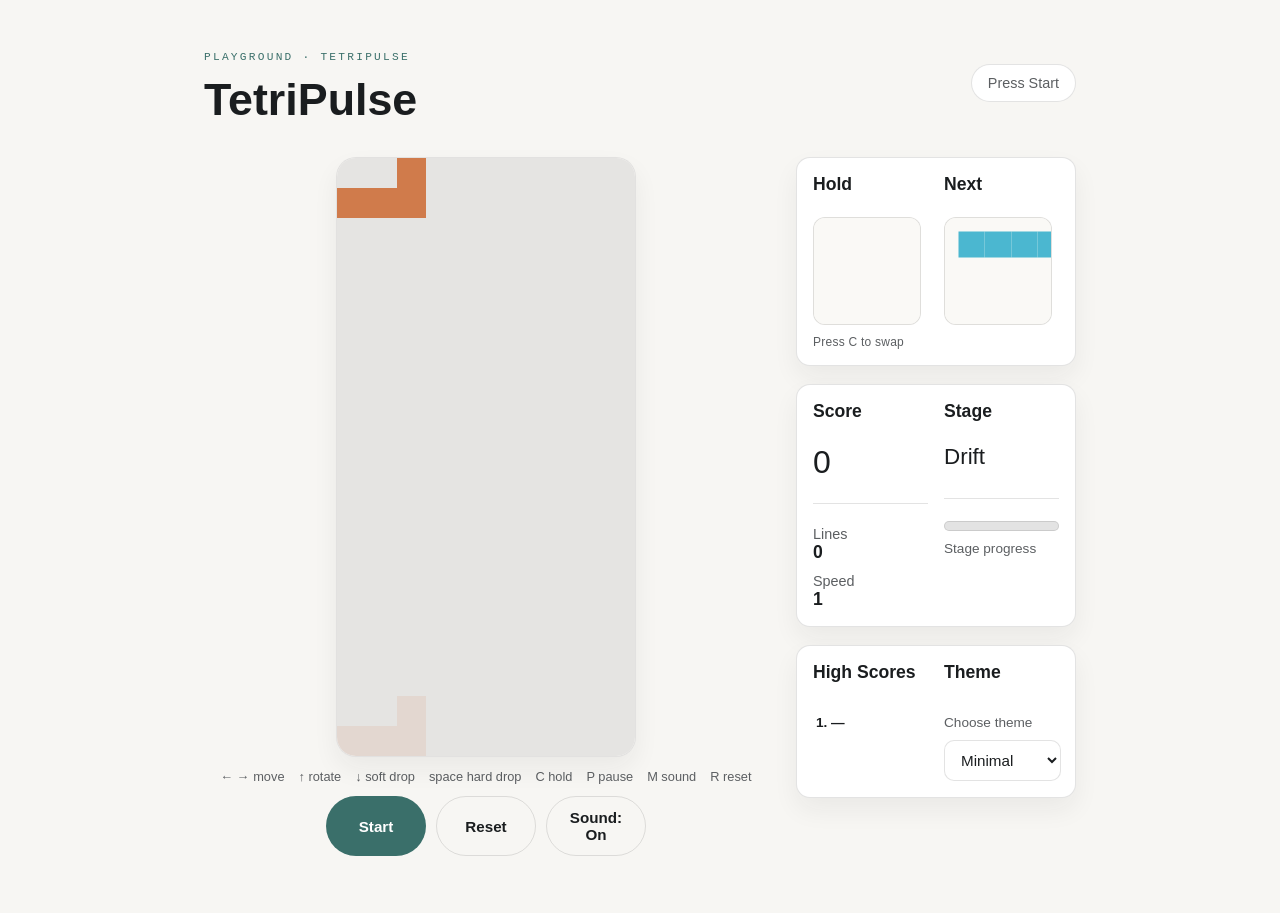
==== index.html @ f7e282d2 "Add cache-busting for assets" ====
<!doctype html>
<html lang="en">
  <head>
    <meta charset="UTF-8" />
    <meta name="viewport" content="width=device-width, initial-scale=1" />
    <title>TetriPulse</title>
    <link rel="stylesheet" href="styles.css?v=20260201" />
  </head>
  <body>
    <div class="wrap">
      <header class="header">
        <div>
          <p class="eyebrow">Playground · TetriPulse</p>
          <h1>TetriPulse</h1>
        </div>
        <div class="status">
          <span id="statusText">Press Start</span>
        </div>
      </header>

      <main class="game">
        <section class="board">
          <div class="board-shell" id="boardShell">
            <canvas id="board" width="300" height="600"></canvas>
            <div class="board-overlay" id="gameOverOverlay" aria-hidden="true">
              <div class="overlay-card">
                <span class="overlay-eyebrow">No Moves Left</span>
                <h3>Game Over</h3>
                <p>Press R to restart</p>
              </div>
            </div>
            <div class="board-overlay win-overlay" id="winOverlay" aria-hidden="true">
              <div class="overlay-card">
                <svg class="trophy" viewBox="0 0 64 64" aria-hidden="true">
                  <path d="M18 8h28v12c0 7.7-6.3 14-14 14s-14-6.3-14-14V8z" />
                  <path d="M24 38h16v6H24z" />
                  <path d="M20 44h24v6H20z" />
                  <path d="M14 12h4v8c0 6.6 4.2 12.3 10 14.4V38c-10.4-1.6-18-10.4-18-21V12z" />
                  <path d="M46 12h4v5c0 10.6-7.6 19.4-18 21v-3.6c5.8-2.1 10-7.8 10-14.4V12z" />
                </svg>
                <span class="overlay-eyebrow">You Won!!</span>
                <h3>Endless Complete</h3>
                <p>Press R to play again</p>
              </div>
            </div>
            <div class="stage-overlay" id="stageOverlay" aria-hidden="true">
              <div class="stage-card">
                <span class="overlay-eyebrow">Stage</span>
                <h3 id="stageOverlayName">Drift</h3>
              </div>
            </div>
          </div>
          <div class="hint">
            <span>← → move</span>
            <span>↑ rotate</span>
            <span>↓ soft drop</span>
            <span>space hard drop</span>
            <span>C hold</span>
            <span>P pause</span>
            <span>M sound</span>
            <span>R reset</span>
          </div>
          <div class="controls">
            <button id="toggleBtn">Start</button>
            <button id="resetBtn" class="ghost">Reset</button>
            <button id="soundBtn" class="ghost">Sound: On</button>
          </div>
        </section>

        <aside class="panel">
          <div class="card duo">
            <div class="card-section">
              <h2>Hold</h2>
              <canvas id="hold" width="120" height="120"></canvas>
              <p class="muted small">Press C to swap</p>
            </div>
            <div class="card-section">
              <h2>Next</h2>
              <canvas id="next" width="120" height="120"></canvas>
            </div>
          </div>
          <div class="card duo">
            <div class="card-section">
              <h2>Score</h2>
              <p id="score">0</p>
              <div class="divider"></div>
              <div class="stats">
                <div>
                  <span>Lines</span>
                  <strong id="lines">0</strong>
                </div>
                <div>
                  <span>Speed</span>
                  <strong id="speed">1</strong>
                </div>
              </div>
            </div>
            <div class="card-section">
              <h2>Stage</h2>
              <div id="stageName" class="stage-name">Drift</div>
              <div class="divider"></div>
              <div class="progress">
                <div class="progress-fill" id="stageProgressFill"></div>
              </div>
              <div class="progress-meta">
                <span>Stage progress</span>
              </div>
            </div>
          </div>
          <div class="card duo">
            <div class="card-section">
              <h2>High Scores</h2>
              <ol id="highScoreList" class="score-list"></ol>
            </div>
            <div class="card-section">
              <h2>Theme</h2>
              <label class="select">
                <span class="muted">Choose theme</span>
                <select id="themeSelect">
                  <option value="minimal">Minimal</option>
                  <option value="noir">Noir</option>
                  <option value="ocean">Ocean</option>
                  <option value="ember">Ember</option>
                  <option value="wireframe">Wireframe</option>
                </select>
              </label>
            </div>
          </div>
        </aside>
      </main>
    </div>

    <script src="script.js?v=20260201"></script>
  </body>
</html>
---- styles.css ----
:root {
  --bg: #f7f6f3;
  --panel: #ffffff;
  --ink: #1a1d1f;
  --muted: #5c5f62;
  --accent: #3a6f6a;
  --border: rgba(26, 29, 31, 0.12);
  --shadow: 0 12px 26px rgba(26, 29, 31, 0.06);
  --board-bg: #fefdfb;
  --preview-bg: #faf9f6;
  --grid-line: rgba(0, 0, 0, 0.05);
  --ghost-alpha: 0.12;
  --overlay-bg: rgba(255, 255, 255, 0.82);
  --overlay-border: rgba(26, 29, 31, 0.12);
  --overlay-text: #1a1d1f;
  --overlay-accent: #3a6f6a;
  --wireframe: 0;
  --progress-bg: rgba(26, 29, 31, 0.12);
  --progress-fill: var(--accent);
  --piece-t: #3a6f6a;
  --piece-o: #e6b34a;
  --piece-l: #d07b4b;
  --piece-j: #5c7bd9;
  --piece-i: #4bb7d0;
  --piece-s: #78b86c;
  --piece-z: #d55b5b;
  --radius-lg: 20px;
  --radius-md: 14px;
  --font-title: "Space Grotesk", "SF Pro Display", "Helvetica Neue", sans-serif;
  --font-body: "DM Sans", "SF Pro Text", "Helvetica Neue", sans-serif;
  --font-mono: "IBM Plex Mono", "SF Mono", "Fira Code", monospace;
}

body[data-theme="noir"] {
  --bg: #0f1115;
  --panel: #171b23;
  --ink: #f2f4f8;
  --muted: #9aa0aa;
  --accent: #7ed6c2;
  --border: rgba(242, 244, 248, 0.12);
  --shadow: 0 14px 28px rgba(0, 0, 0, 0.45);
  --board-bg: #0b0d10;
  --preview-bg: #11141b;
  --grid-line: rgba(255, 255, 255, 0.08);
  --ghost-alpha: 0.12;
  --overlay-bg: rgba(10, 12, 16, 0.85);
  --overlay-border: rgba(255, 255, 255, 0.12);
  --overlay-text: #f2f4f8;
  --overlay-accent: #7ed6c2;
  --progress-bg: rgba(255, 255, 255, 0.16);
  --progress-fill: var(--accent);
  --piece-t: #62d2be;
  --piece-o: #f2c66d;
  --piece-l: #f29a6f;
  --piece-j: #7fa0ff;
  --piece-i: #5dd2e8;
  --piece-s: #7bdc8f;
  --piece-z: #f07a7a;
}

body[data-theme="ocean"] {
  --bg: #eef6f6;
  --panel: #ffffff;
  --ink: #1a1d1f;
  --muted: #546364;
  --accent: #2b7a78;
  --border: rgba(26, 29, 31, 0.12);
  --shadow: 0 12px 24px rgba(19, 72, 70, 0.12);
  --board-bg: #fdfefe;
  --preview-bg: #f5fbfb;
  --grid-line: rgba(0, 0, 0, 0.06);
  --ghost-alpha: 0.12;
  --overlay-bg: rgba(245, 251, 251, 0.9);
  --overlay-border: rgba(26, 29, 31, 0.12);
  --overlay-text: #1a1d1f;
  --overlay-accent: #2b7a78;
  --progress-bg: rgba(26, 29, 31, 0.12);
  --progress-fill: var(--accent);
  --piece-t: #2b7a78;
  --piece-o: #f0b96c;
  --piece-l: #d98a6c;
  --piece-j: #4f77be;
  --piece-i: #49a5c7;
  --piece-s: #6cb785;
  --piece-z: #d56a6a;
}

body[data-theme="ember"] {
  --bg: #f7f2ec;
  --panel: #ffffff;
  --ink: #231b16;
  --muted: #6c5d55;
  --accent: #c86b4a;
  --border: rgba(35, 27, 22, 0.12);
  --shadow: 0 12px 24px rgba(140, 72, 42, 0.12);
  --board-bg: #fffaf5;
  --preview-bg: #fff4ea;
  --grid-line: rgba(35, 27, 22, 0.08);
  --ghost-alpha: 0.12;
  --overlay-bg: rgba(255, 244, 234, 0.9);
  --overlay-border: rgba(35, 27, 22, 0.14);
  --overlay-text: #231b16;
  --overlay-accent: #c86b4a;
  --progress-bg: rgba(35, 27, 22, 0.12);
  --progress-fill: var(--accent);
  --piece-t: #c86b4a;
  --piece-o: #e7b264;
  --piece-l: #e28d57;
  --piece-j: #7a82c8;
  --piece-i: #4aa7b8;
  --piece-s: #7bbf7a;
  --piece-z: #d56f6f;
}

body[data-theme="wireframe"] {
  --bg: #f7f6f1;
  --panel: #ffffff;
  --ink: #1f1f1f;
  --muted: #6a6a6a;
  --accent: #2f2f2f;
  --border: rgba(31, 31, 31, 0.12);
  --shadow: 0 12px 24px rgba(31, 31, 31, 0.08);
  --board-bg: #ffffff;
  --preview-bg: #ffffff;
  --grid-line: rgba(31, 31, 31, 0.12);
  --ghost-alpha: 0.08;
  --overlay-bg: rgba(255, 255, 255, 0.9);
  --overlay-border: rgba(31, 31, 31, 0.18);
  --overlay-text: #1f1f1f;
  --overlay-accent: #2f2f2f;
  --wireframe: 1;
  --progress-bg: rgba(31, 31, 31, 0.2);
  --progress-fill: #2f2f2f;
  --piece-t: #2f2f2f;
  --piece-o: #2f2f2f;
  --piece-l: #2f2f2f;
  --piece-j: #2f2f2f;
  --piece-i: #2f2f2f;
  --piece-s: #2f2f2f;
  --piece-z: #2f2f2f;
}

@import url("https://fonts.googleapis.com/css2?family=DM+Sans:wght@400;500;700&family=IBM+Plex+Mono:wght@400;500&family=Space+Grotesk:wght@500;700&display=swap");

* {
  box-sizing: border-box;
}

body {
  margin: 0;
  min-height: 100vh;
  background: var(--bg);
  color: var(--ink);
  font-family: var(--font-body);
}

.wrap {
  max-width: 920px;
  margin: 0 auto;
  padding: 40px 24px 56px;
}

.header {
  display: flex;
  justify-content: space-between;
  align-items: center;
  gap: 24px;
  margin-bottom: 32px;
}

.header h1 {
  font-family: var(--font-title);
  font-size: clamp(2rem, 3.6vw, 2.8rem);
  margin: 6px 0 0;
}

.eyebrow {
  text-transform: uppercase;
  letter-spacing: 0.2em;
  font-size: 0.7rem;
  font-family: var(--font-mono);
  color: var(--accent);
}

.status {
  border: 1px solid var(--border);
  padding: 10px 16px;
  border-radius: 999px;
  font-size: 0.9rem;
  color: var(--muted);
  background: var(--panel);
}

.game {
  display: grid;
  grid-template-columns: minmax(0, 1fr) 280px;
  gap: 28px;
  align-items: start;
}

.board {
  display: grid;
  gap: 12px;
  justify-items: center;
}

.board-shell {
  position: relative;
  display: inline-flex;
}

#board {
  height: auto;
  border-radius: var(--radius-lg);
  border: 1px solid var(--border);
  background: var(--board-bg);
  box-shadow: var(--shadow);
  image-rendering: pixelated;
  image-rendering: crisp-edges;
}

.board-overlay {
  position: absolute;
  inset: 0;
  display: grid;
  place-items: center;
  opacity: 0;
  pointer-events: none;
  transition: opacity 0.2s ease;
  border-radius: var(--radius-lg);
  background: var(--overlay-bg);
  border: 1px solid var(--overlay-border);
  backdrop-filter: blur(4px);
}

.board-shell.game-over .board-overlay {
  opacity: 1;
  pointer-events: auto;
}

.board-shell.win .win-overlay {
  opacity: 1;
  pointer-events: auto;
}

.trophy {
  width: 48px;
  height: 48px;
  margin: 0 auto 10px;
  fill: var(--overlay-accent);
  stroke: var(--overlay-accent);
  stroke-width: 1.5;
}

body[data-theme="wireframe"] .trophy {
  fill: none;
  stroke-width: 2;
}

.stage-overlay {
  position: absolute;
  inset: 0;
  display: grid;
  place-items: center;
  opacity: 0;
  pointer-events: none;
  transition: opacity 0.2s ease;
}

.board-shell.stage-flash .stage-overlay {
  opacity: 1;
}

.stage-card {
  text-align: center;
  padding: 16px 20px;
  border-radius: 16px;
  border: 1px solid var(--overlay-border);
  background: rgba(0, 0, 0, 0.1);
  box-shadow: var(--shadow);
}

body[data-theme="wireframe"] .stage-card {
  background: rgba(255, 255, 255, 0.7);
}

.overlay-card {
  text-align: center;
  padding: 18px 22px;
  border-radius: 16px;
  border: 1px solid var(--overlay-border);
  background: rgba(0, 0, 0, 0.08);
}

body[data-theme="wireframe"] .overlay-card {
  background: rgba(255, 255, 255, 0.5);
}

.overlay-eyebrow {
  text-transform: uppercase;
  letter-spacing: 0.2em;
  font-size: 0.65rem;
  font-family: var(--font-mono);
  color: var(--overlay-accent);
}

.board-overlay h3 {
  margin: 8px 0 4px;
  font-family: var(--font-title);
  font-size: 1.4rem;
  color: var(--overlay-text);
}

.board-overlay p {
  margin: 0;
  font-size: 0.9rem;
  color: var(--muted);
}

.hint {
  display: flex;
  flex-wrap: wrap;
  gap: 10px 14px;
  font-size: 0.8rem;
  color: var(--muted);
  justify-content: center;
}

.panel {
  display: grid;
  gap: 18px;
}

.card {
  background: var(--panel);
  border: 1px solid var(--border);
  border-radius: var(--radius-md);
  padding: 16px;
  box-shadow: var(--shadow);
}

.card.duo {
  display: grid;
  grid-template-columns: repeat(2, minmax(0, 1fr));
  gap: 16px;
}

.card-section {
  display: grid;
  gap: 10px;
  align-content: start;
}

.card h2 {
  font-family: var(--font-title);
  margin: 0 0 12px;
  font-size: 1.1rem;
}

#next {
  width: 120px;
  height: 120px;
  border-radius: 12px;
  border: 1px solid var(--border);
  background: var(--preview-bg);
  image-rendering: pixelated;
  image-rendering: crisp-edges;
}

.card #hold {
  width: 120px;
  height: 120px;
  border-radius: 12px;
  border: 1px solid var(--border);
  background: var(--preview-bg);
  image-rendering: pixelated;
  image-rendering: crisp-edges;
}

.muted {
  margin: 10px 0 0;
  font-size: 0.85rem;
  color: var(--muted);
}

.muted.small {
  font-size: 0.75rem;
  letter-spacing: 0.02em;
}

.stage-name {
  font-family: var(--font-title);
  font-size: 1.4rem;
  color: var(--ink);
  margin-bottom: 6px;
}

.card p {
  font-size: 2rem;
  font-family: var(--font-title);
  margin: 0;
}

.divider {
  height: 1px;
  background: var(--border);
  margin: 12px 0;
}

.stats {
  display: grid;
  gap: 10px;
  font-size: 0.9rem;
  color: var(--muted);
}

.stats strong {
  display: block;
  font-size: 1.1rem;
  color: var(--ink);
}

.progress {
  height: 10px;
  border-radius: 999px;
  background: var(--progress-bg);
  border: 1px solid var(--border);
  overflow: hidden;
}

.progress-fill {
  height: 100%;
  width: 0%;
  background: var(--progress-fill);
  transition: width 0.2s ease;
}

.progress-meta {
  display: flex;
  align-items: center;
  justify-content: space-between;
  font-size: 0.85rem;
  color: var(--muted);
}

.progress-meta strong {
  color: var(--ink);
  font-weight: 600;
}

.score-list {
  margin: 0;
  padding-left: 18px;
  color: var(--muted);
  font-size: 0.95rem;
  display: grid;
  gap: 6px;
}

.score-list li {
  color: var(--ink);
  font-weight: 600;
}

.select {
  display: grid;
  gap: 10px;
  font-size: 0.9rem;
  color: var(--muted);
}

.select select {
  border-radius: 10px;
  border: 1px solid var(--border);
  padding: 10px 12px;
  font-family: var(--font-body);
  font-size: 0.95rem;
  background: var(--panel);
  color: var(--ink);
}

.controls {
  display: grid;
  grid-template-columns: repeat(3, minmax(0, 1fr));
  gap: 10px;
  width: min(90vw, 320px);
}

button {
  border: none;
  border-radius: 999px;
  padding: 12px 16px;
  font-size: 0.95rem;
  font-weight: 600;
  cursor: pointer;
  font-family: var(--font-body);
  background: var(--accent);
  color: #fff;
}

button.ghost {
  background: transparent;
  color: var(--ink);
  border: 1px solid var(--border);
}

@media (max-width: 980px), (pointer: coarse) {
  .header {
    flex-direction: column;
    align-items: flex-start;
  }

  .game {
    grid-template-columns: 1fr;
  }

  .panel {
    grid-template-columns: repeat(auto-fit, minmax(200px, 1fr));
  }

  .card.duo {
    grid-template-columns: 1fr;
  }

  .controls {
    grid-template-columns: 1fr;
    width: min(90vw, 320px);
  }
}
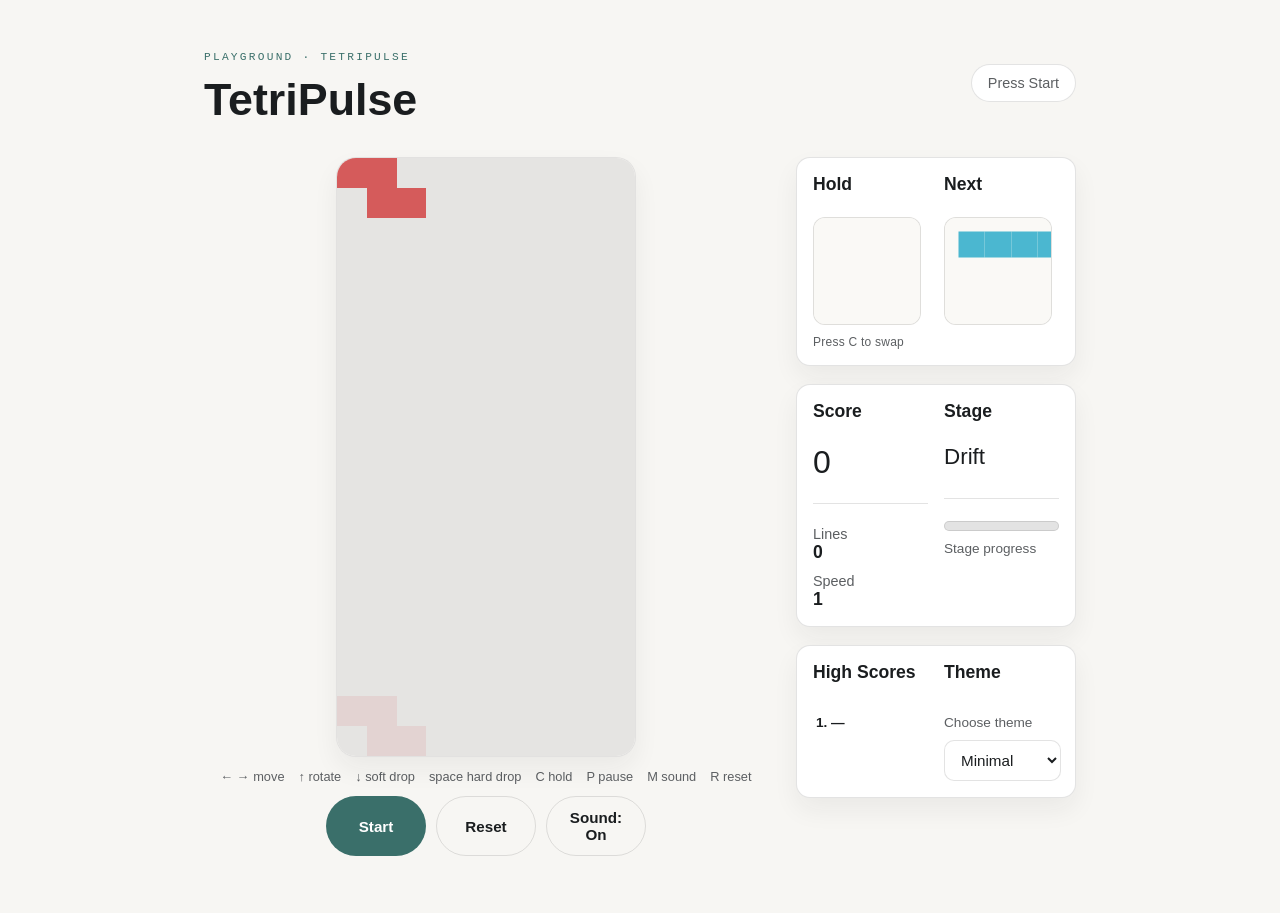
==== commit a15d0e0e: "Fix game over overlay visibility" ====
--- a/index.html
+++ b/index.html
@@ -22,7 +22,7 @@
         <section class="board">
           <div class="board-shell" id="boardShell">
             <canvas id="board" width="300" height="600"></canvas>
-            <div class="board-overlay" id="gameOverOverlay" aria-hidden="true">
+            <div class="board-overlay gameover-overlay" id="gameOverOverlay" aria-hidden="true">
               <div class="overlay-card">
                 <span class="overlay-eyebrow">No Moves Left</span>
                 <h3>Game Over</h3>
--- a/styles.css
+++ b/styles.css
@@ -233,7 +233,7 @@
   backdrop-filter: blur(4px);
 }
 
-.board-shell.game-over .board-overlay {
+.board-shell.game-over .gameover-overlay {
   opacity: 1;
   pointer-events: auto;
 }
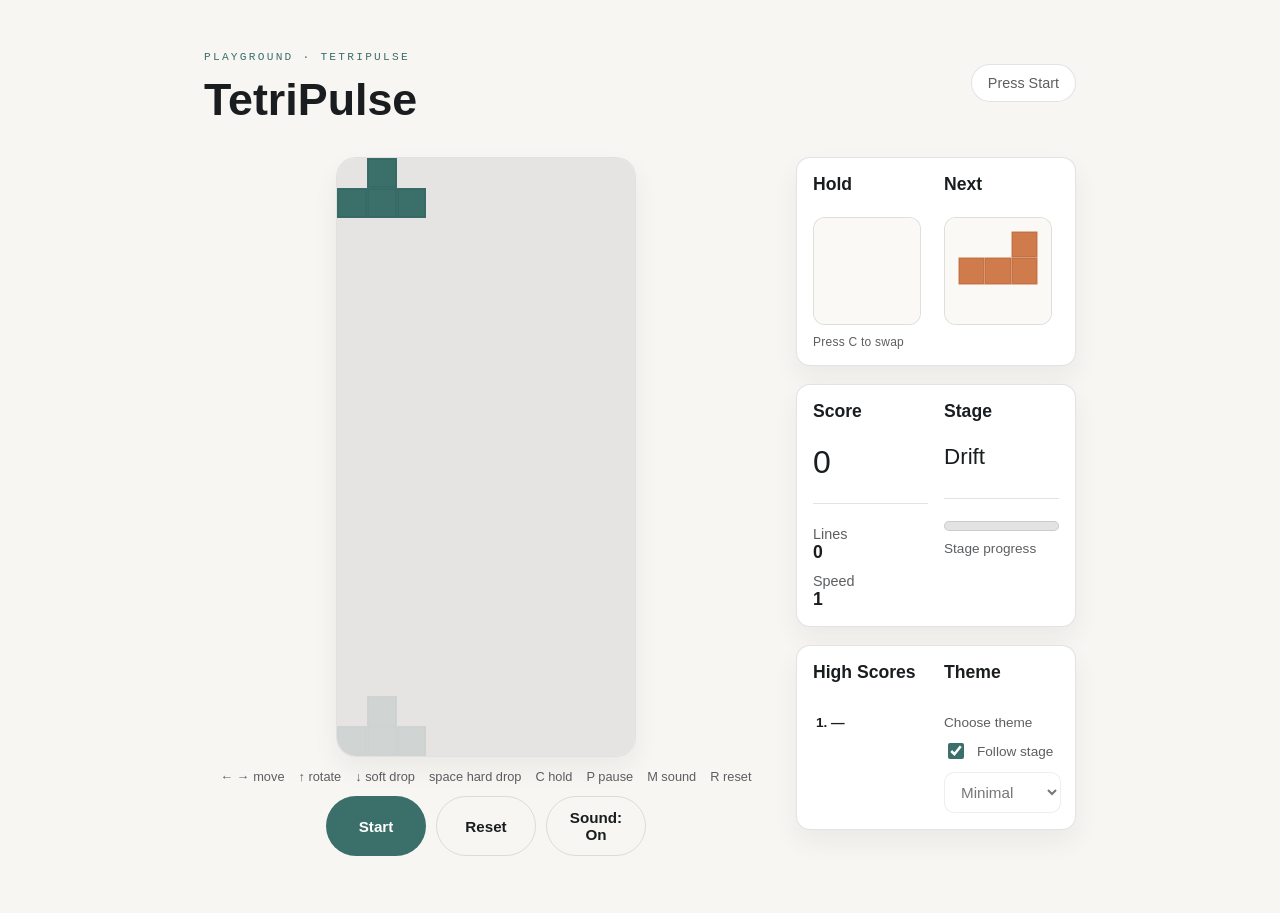
==== commit 31dfab0e: "Update stage flow UI and theme system" ====
--- a/index.html
+++ b/index.html
@@ -45,8 +45,9 @@
             </div>
             <div class="stage-overlay" id="stageOverlay" aria-hidden="true">
               <div class="stage-card">
-                <span class="overlay-eyebrow">Stage</span>
+                <span class="overlay-eyebrow" id="stageOverlayEyebrow">Stage</span>
                 <h3 id="stageOverlayName">Drift</h3>
+                <p id="stageOverlaySub">Get ready</p>
               </div>
             </div>
           </div>
@@ -116,11 +117,18 @@
               <h2>Theme</h2>
               <label class="select">
                 <span class="muted">Choose theme</span>
+                <span class="toggle">
+                  <input id="themeAuto" type="checkbox" />
+                  <span>Follow stage</span>
+                </span>
                 <select id="themeSelect">
                   <option value="minimal">Minimal</option>
                   <option value="noir">Noir</option>
                   <option value="ocean">Ocean</option>
                   <option value="ember">Ember</option>
+                  <option value="neon">Neon</option>
+                  <option value="canyon">Canyon</option>
+                  <option value="zoo">Zoo</option>
                   <option value="wireframe">Wireframe</option>
                 </select>
               </label>
--- a/styles.css
+++ b/styles.css
@@ -14,6 +14,9 @@
   --overlay-border: rgba(26, 29, 31, 0.12);
   --overlay-text: #1a1d1f;
   --overlay-accent: #3a6f6a;
+  --danger-accent: #d24b4b;
+  --danger-glow: rgba(210, 75, 75, 0.35);
+  --danger-tint: rgba(210, 75, 75, 0.18);
   --wireframe: 0;
   --progress-bg: rgba(26, 29, 31, 0.12);
   --progress-fill: var(--accent);
@@ -47,6 +50,9 @@
   --overlay-border: rgba(255, 255, 255, 0.12);
   --overlay-text: #f2f4f8;
   --overlay-accent: #7ed6c2;
+  --danger-accent: #ff6b6b;
+  --danger-glow: rgba(255, 107, 107, 0.4);
+  --danger-tint: rgba(255, 107, 107, 0.2);
   --progress-bg: rgba(255, 255, 255, 0.16);
   --progress-fill: var(--accent);
   --piece-t: #62d2be;
@@ -66,23 +72,26 @@
   --accent: #2b7a78;
   --border: rgba(26, 29, 31, 0.12);
   --shadow: 0 12px 24px rgba(19, 72, 70, 0.12);
-  --board-bg: #fdfefe;
-  --preview-bg: #f5fbfb;
-  --grid-line: rgba(0, 0, 0, 0.06);
+  --board-bg: #f3fbfb;
+  --preview-bg: #ecf8f8;
+  --grid-line: rgba(20, 60, 80, 0.1);
   --ghost-alpha: 0.12;
   --overlay-bg: rgba(245, 251, 251, 0.9);
   --overlay-border: rgba(26, 29, 31, 0.12);
   --overlay-text: #1a1d1f;
   --overlay-accent: #2b7a78;
+  --danger-accent: #cf4a4a;
+  --danger-glow: rgba(207, 74, 74, 0.3);
+  --danger-tint: rgba(207, 74, 74, 0.16);
   --progress-bg: rgba(26, 29, 31, 0.12);
   --progress-fill: var(--accent);
-  --piece-t: #2b7a78;
-  --piece-o: #f0b96c;
-  --piece-l: #d98a6c;
-  --piece-j: #4f77be;
-  --piece-i: #49a5c7;
-  --piece-s: #6cb785;
-  --piece-z: #d56a6a;
+  --piece-t: #3fa7c2;
+  --piece-o: #62c7d6;
+  --piece-l: #2f8ba1;
+  --piece-j: #4ea6e6;
+  --piece-i: #66d0ea;
+  --piece-s: #43b7b2;
+  --piece-z: #2f9ac5;
 }
 
 body[data-theme="ember"] {
@@ -101,6 +110,9 @@
   --overlay-border: rgba(35, 27, 22, 0.14);
   --overlay-text: #231b16;
   --overlay-accent: #c86b4a;
+  --danger-accent: #c2433f;
+  --danger-glow: rgba(194, 67, 63, 0.28);
+  --danger-tint: rgba(194, 67, 63, 0.16);
   --progress-bg: rgba(35, 27, 22, 0.12);
   --progress-fill: var(--accent);
   --piece-t: #c86b4a;
@@ -128,6 +140,9 @@
   --overlay-border: rgba(31, 31, 31, 0.18);
   --overlay-text: #1f1f1f;
   --overlay-accent: #2f2f2f;
+  --danger-accent: #cc3f3f;
+  --danger-glow: rgba(204, 63, 63, 0.25);
+  --danger-tint: rgba(204, 63, 63, 0.14);
   --wireframe: 1;
   --progress-bg: rgba(31, 31, 31, 0.2);
   --progress-fill: #2f2f2f;
@@ -140,6 +155,96 @@
   --piece-z: #2f2f2f;
 }
 
+body[data-theme="neon"] {
+  --bg: #0a0f1f;
+  --panel: #141a2f;
+  --ink: #f2f4ff;
+  --muted: #9aa3c7;
+  --accent: #7c5cff;
+  --border: rgba(242, 244, 255, 0.12);
+  --shadow: 0 18px 30px rgba(0, 0, 0, 0.45);
+  --board-bg: #0b1226;
+  --preview-bg: #0f1730;
+  --grid-line: rgba(255, 255, 255, 0.08);
+  --ghost-alpha: 0.1;
+  --overlay-bg: rgba(10, 14, 26, 0.88);
+  --overlay-border: rgba(255, 255, 255, 0.18);
+  --overlay-text: #f2f4ff;
+  --overlay-accent: #7c5cff;
+  --danger-accent: #ff6b92;
+  --danger-glow: rgba(255, 107, 146, 0.35);
+  --danger-tint: rgba(255, 107, 146, 0.2);
+  --progress-bg: rgba(255, 255, 255, 0.16);
+  --progress-fill: #7c5cff;
+  --piece-t: #7c5cff;
+  --piece-o: #41e2ff;
+  --piece-l: #ff9b4a;
+  --piece-j: #35f2c0;
+  --piece-i: #5bd0ff;
+  --piece-s: #a0ff5c;
+  --piece-z: #ff6b92;
+}
+
+body[data-theme="canyon"] {
+  --bg: #f6f0e7;
+  --panel: #ffffff;
+  --ink: #2a1f1a;
+  --muted: #6f5b4d;
+  --accent: #b4582e;
+  --border: rgba(42, 31, 26, 0.12);
+  --shadow: 0 14px 26px rgba(90, 50, 20, 0.15);
+  --board-bg: #fff8f0;
+  --preview-bg: #fff2e6;
+  --grid-line: rgba(60, 30, 15, 0.1);
+  --ghost-alpha: 0.12;
+  --overlay-bg: rgba(255, 244, 232, 0.92);
+  --overlay-border: rgba(42, 31, 26, 0.14);
+  --overlay-text: #2a1f1a;
+  --overlay-accent: #b4582e;
+  --danger-accent: #c0433f;
+  --danger-glow: rgba(192, 67, 63, 0.28);
+  --danger-tint: rgba(192, 67, 63, 0.16);
+  --progress-bg: rgba(60, 30, 15, 0.12);
+  --progress-fill: #b4582e;
+  --piece-t: #b4582e;
+  --piece-o: #e0a05a;
+  --piece-l: #d46f3a;
+  --piece-j: #8a6aa8;
+  --piece-i: #4f9db3;
+  --piece-s: #7da66a;
+  --piece-z: #d65b4f;
+}
+
+body[data-theme="zoo"] {
+  --bg: #f7f3ea;
+  --panel: #fffdf8;
+  --ink: #2a241f;
+  --muted: #6c5c50;
+  --accent: #8b5e3c;
+  --border: rgba(42, 36, 31, 0.12);
+  --shadow: 0 14px 26px rgba(110, 80, 50, 0.15);
+  --board-bg: #fff8ee;
+  --preview-bg: #fff2e2;
+  --grid-line: rgba(60, 40, 20, 0.1);
+  --ghost-alpha: 0.12;
+  --overlay-bg: rgba(255, 248, 238, 0.92);
+  --overlay-border: rgba(42, 36, 31, 0.14);
+  --overlay-text: #2a241f;
+  --overlay-accent: #8b5e3c;
+  --danger-accent: #c0473d;
+  --danger-glow: rgba(192, 71, 61, 0.28);
+  --danger-tint: rgba(192, 71, 61, 0.16);
+  --progress-bg: rgba(60, 40, 20, 0.12);
+  --progress-fill: #8b5e3c;
+  --piece-t: #8b5e3c;
+  --piece-o: #d49a3a;
+  --piece-l: #c46a3b;
+  --piece-j: #5b6b7a;
+  --piece-i: #4aa88a;
+  --piece-s: #7fb06a;
+  --piece-z: #d35a4a;
+}
+
 @import url("https://fonts.googleapis.com/css2?family=DM+Sans:wght@400;500;700&family=IBM+Plex+Mono:wght@400;500&family=Space+Grotesk:wght@500;700&display=swap");
 
 * {
@@ -236,6 +341,17 @@
 .board-shell.game-over .gameover-overlay {
   opacity: 1;
   pointer-events: auto;
+  background: radial-gradient(
+      circle at 50% 40%,
+      var(--danger-tint),
+      transparent 60%
+    ),
+    var(--overlay-bg);
+  box-shadow: inset 0 0 60px var(--danger-glow);
+}
+
+.board-shell.game-over .gameover-overlay .overlay-eyebrow {
+  color: var(--danger-accent);
 }
 
 .board-shell.win .win-overlay {
@@ -273,11 +389,12 @@
 
 .stage-card {
   text-align: center;
-  padding: 16px 20px;
+  padding: 12px 16px;
   border-radius: 16px;
   border: 1px solid var(--overlay-border);
   background: rgba(0, 0, 0, 0.1);
   box-shadow: var(--shadow);
+  width: min(72%, 280px);
 }
 
 body[data-theme="wireframe"] .stage-card {
@@ -311,9 +428,20 @@
   color: var(--overlay-text);
 }
 
+.stage-card h3 {
+  font-size: 1.1rem;
+  margin: 6px 0 2px;
+}
+
 .board-overlay p {
   margin: 0;
   font-size: 0.9rem;
+  color: var(--muted);
+}
+
+.stage-overlay p {
+  margin: 4px 0 0;
+  font-size: 0.8rem;
   color: var(--muted);
 }
 
@@ -469,6 +597,20 @@
   color: var(--muted);
 }
 
+.toggle {
+  display: flex;
+  align-items: center;
+  gap: 10px;
+  font-size: 0.85rem;
+  color: var(--muted);
+}
+
+.toggle input {
+  width: 16px;
+  height: 16px;
+  accent-color: var(--accent);
+}
+
 .select select {
   border-radius: 10px;
   border: 1px solid var(--border);
@@ -477,6 +619,11 @@
   font-size: 0.95rem;
   background: var(--panel);
   color: var(--ink);
+}
+
+.select select:disabled {
+  opacity: 0.6;
+  cursor: not-allowed;
 }
 
 .controls {
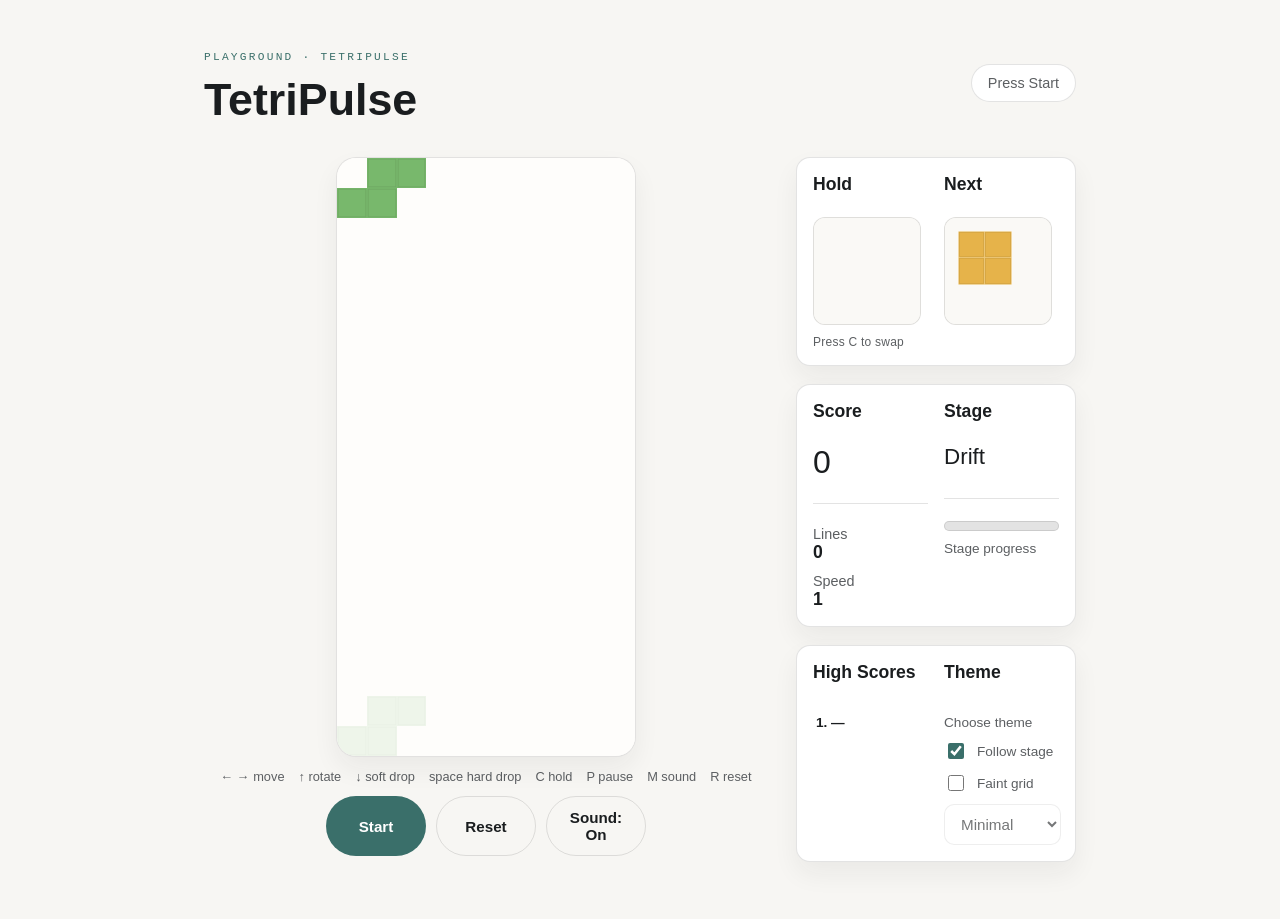
==== commit 77018b2d: "Add faint grid toggle" ====
--- a/index.html
+++ b/index.html
@@ -115,12 +115,16 @@
             </div>
             <div class="card-section">
               <h2>Theme</h2>
-              <label class="select">
+              <div class="select">
                 <span class="muted">Choose theme</span>
-                <span class="toggle">
+                <label class="toggle">
                   <input id="themeAuto" type="checkbox" />
                   <span>Follow stage</span>
-                </span>
+                </label>
+                <label class="toggle">
+                  <input id="gridToggle" type="checkbox" />
+                  <span>Faint grid</span>
+                </label>
                 <select id="themeSelect">
                   <option value="minimal">Minimal</option>
                   <option value="noir">Noir</option>
@@ -131,7 +135,7 @@
                   <option value="zoo">Zoo</option>
                   <option value="wireframe">Wireframe</option>
                 </select>
-              </label>
+              </div>
             </div>
           </div>
         </aside>
--- a/styles.css
+++ b/styles.css
@@ -9,6 +9,7 @@
   --board-bg: #fefdfb;
   --preview-bg: #faf9f6;
   --grid-line: rgba(0, 0, 0, 0.05);
+  --grid-line-strong: rgba(0, 0, 0, 0.12);
   --ghost-alpha: 0.12;
   --overlay-bg: rgba(255, 255, 255, 0.82);
   --overlay-border: rgba(26, 29, 31, 0.12);
@@ -45,6 +46,7 @@
   --board-bg: #0b0d10;
   --preview-bg: #11141b;
   --grid-line: rgba(255, 255, 255, 0.08);
+  --grid-line-strong: rgba(255, 255, 255, 0.16);
   --ghost-alpha: 0.12;
   --overlay-bg: rgba(10, 12, 16, 0.85);
   --overlay-border: rgba(255, 255, 255, 0.12);
@@ -75,6 +77,7 @@
   --board-bg: #f3fbfb;
   --preview-bg: #ecf8f8;
   --grid-line: rgba(20, 60, 80, 0.1);
+  --grid-line-strong: rgba(20, 60, 80, 0.18);
   --ghost-alpha: 0.12;
   --overlay-bg: rgba(245, 251, 251, 0.9);
   --overlay-border: rgba(26, 29, 31, 0.12);
@@ -105,6 +108,7 @@
   --board-bg: #fffaf5;
   --preview-bg: #fff4ea;
   --grid-line: rgba(35, 27, 22, 0.08);
+  --grid-line-strong: rgba(35, 27, 22, 0.16);
   --ghost-alpha: 0.12;
   --overlay-bg: rgba(255, 244, 234, 0.9);
   --overlay-border: rgba(35, 27, 22, 0.14);
@@ -135,6 +139,7 @@
   --board-bg: #ffffff;
   --preview-bg: #ffffff;
   --grid-line: rgba(31, 31, 31, 0.12);
+  --grid-line-strong: rgba(31, 31, 31, 0.18);
   --ghost-alpha: 0.08;
   --overlay-bg: rgba(255, 255, 255, 0.9);
   --overlay-border: rgba(31, 31, 31, 0.18);
@@ -166,6 +171,7 @@
   --board-bg: #0b1226;
   --preview-bg: #0f1730;
   --grid-line: rgba(255, 255, 255, 0.08);
+  --grid-line-strong: rgba(255, 255, 255, 0.16);
   --ghost-alpha: 0.1;
   --overlay-bg: rgba(10, 14, 26, 0.88);
   --overlay-border: rgba(255, 255, 255, 0.18);
@@ -196,6 +202,7 @@
   --board-bg: #fff8f0;
   --preview-bg: #fff2e6;
   --grid-line: rgba(60, 30, 15, 0.1);
+  --grid-line-strong: rgba(60, 30, 15, 0.18);
   --ghost-alpha: 0.12;
   --overlay-bg: rgba(255, 244, 232, 0.92);
   --overlay-border: rgba(42, 31, 26, 0.14);
@@ -226,6 +233,7 @@
   --board-bg: #fff8ee;
   --preview-bg: #fff2e2;
   --grid-line: rgba(60, 40, 20, 0.1);
+  --grid-line-strong: rgba(60, 40, 20, 0.18);
   --ghost-alpha: 0.12;
   --overlay-bg: rgba(255, 248, 238, 0.92);
   --overlay-border: rgba(42, 36, 31, 0.14);
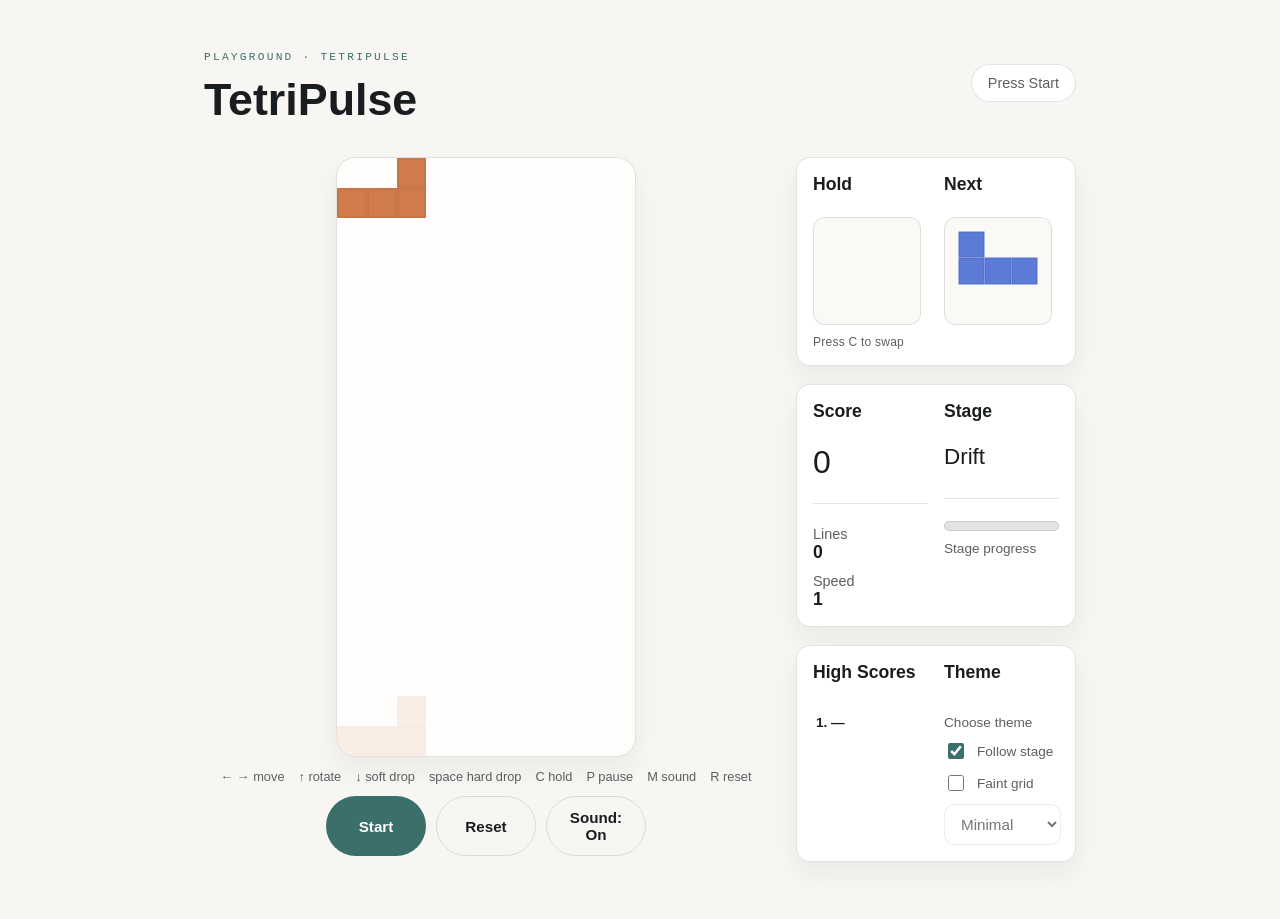
==== commit 66057ce7: "Add mobile touch controls and layout" ====
--- a/index.html
+++ b/index.html
@@ -52,19 +52,50 @@
             </div>
           </div>
           <div class="hint">
-            <span>← → move</span>
-            <span>↑ rotate</span>
-            <span>↓ soft drop</span>
-            <span>space hard drop</span>
-            <span>C hold</span>
-            <span>P pause</span>
-            <span>M sound</span>
-            <span>R reset</span>
+            <span class="hint-keyboard">← → move</span>
+            <span class="hint-keyboard">↑ rotate</span>
+            <span class="hint-keyboard">↓ soft drop</span>
+            <span class="hint-keyboard">space hard drop</span>
+            <span class="hint-keyboard">C hold</span>
+            <span class="hint-keyboard">P pause</span>
+            <span class="hint-keyboard">M sound</span>
+            <span class="hint-keyboard">R reset</span>
+            <span class="hint-touch">Swipe left/right to move</span>
+            <span class="hint-touch">Swipe down to soft drop</span>
+            <span class="hint-touch">Tap board to rotate</span>
+            <span class="hint-touch">Buttons for hard drop, hold, pause</span>
           </div>
           <div class="controls">
             <button id="toggleBtn">Start</button>
             <button id="resetBtn" class="ghost">Reset</button>
             <button id="soundBtn" class="ghost">Sound: On</button>
+          </div>
+          <div class="touch-controls" aria-label="Touch controls">
+            <div class="touch-pad" role="group" aria-label="Movement">
+              <button class="touch-btn" type="button" data-action="left" aria-label="Move left">
+                Left
+              </button>
+              <button class="touch-btn" type="button" data-action="down" aria-label="Soft drop">
+                Down
+              </button>
+              <button class="touch-btn" type="button" data-action="right" aria-label="Move right">
+                Right
+              </button>
+            </div>
+            <div class="touch-actions" role="group" aria-label="Actions">
+              <button class="touch-btn" type="button" data-action="rotate" aria-label="Rotate">
+                Rotate
+              </button>
+              <button class="touch-btn" type="button" data-action="hard" aria-label="Hard drop">
+                Hard drop
+              </button>
+              <button class="touch-btn" type="button" data-action="hold" aria-label="Hold piece">
+                Hold
+              </button>
+              <button class="touch-btn" type="button" data-action="pause" aria-label="Pause or resume">
+                Pause
+              </button>
+            </div>
           </div>
         </section>
 
@@ -108,7 +139,7 @@
               </div>
             </div>
           </div>
-          <div class="card duo">
+          <div class="card duo card--extras">
             <div class="card-section">
               <h2>High Scores</h2>
               <ol id="highScoreList" class="score-list"></ol>
--- a/styles.css
+++ b/styles.css
@@ -462,6 +462,18 @@
   justify-content: center;
 }
 
+.hint-touch {
+  display: none;
+}
+
+body[data-input="touch"] .hint-keyboard {
+  display: none;
+}
+
+body[data-input="touch"] .hint-touch {
+  display: inline-flex;
+}
+
 .panel {
   display: grid;
   gap: 18px;
@@ -659,6 +671,52 @@
   border: 1px solid var(--border);
 }
 
+.board-shell,
+.controls,
+.touch-controls {
+  touch-action: none;
+  user-select: none;
+  -webkit-user-select: none;
+  -webkit-touch-callout: none;
+}
+
+.touch-controls {
+  display: none;
+  gap: 12px;
+  width: min(94vw, 360px);
+}
+
+.touch-pad,
+.touch-actions {
+  display: grid;
+  gap: 10px;
+}
+
+.touch-pad {
+  grid-template-columns: repeat(3, minmax(0, 1fr));
+}
+
+.touch-actions {
+  grid-template-columns: repeat(2, minmax(0, 1fr));
+}
+
+.touch-btn {
+  border-radius: 16px;
+  padding: 14px 10px;
+  font-size: 0.95rem;
+  font-weight: 600;
+  background: var(--panel);
+  color: var(--ink);
+  border: 1px solid var(--border);
+  box-shadow: var(--shadow);
+  min-height: 48px;
+  -webkit-tap-highlight-color: transparent;
+}
+
+body[data-input="touch"] .touch-controls {
+  display: grid;
+}
+
 @media (max-width: 980px), (pointer: coarse) {
   .header {
     flex-direction: column;
@@ -682,3 +740,9 @@
     width: min(90vw, 320px);
   }
 }
+
+@media (max-width: 820px) {
+  .card--extras {
+    display: none;
+  }
+}
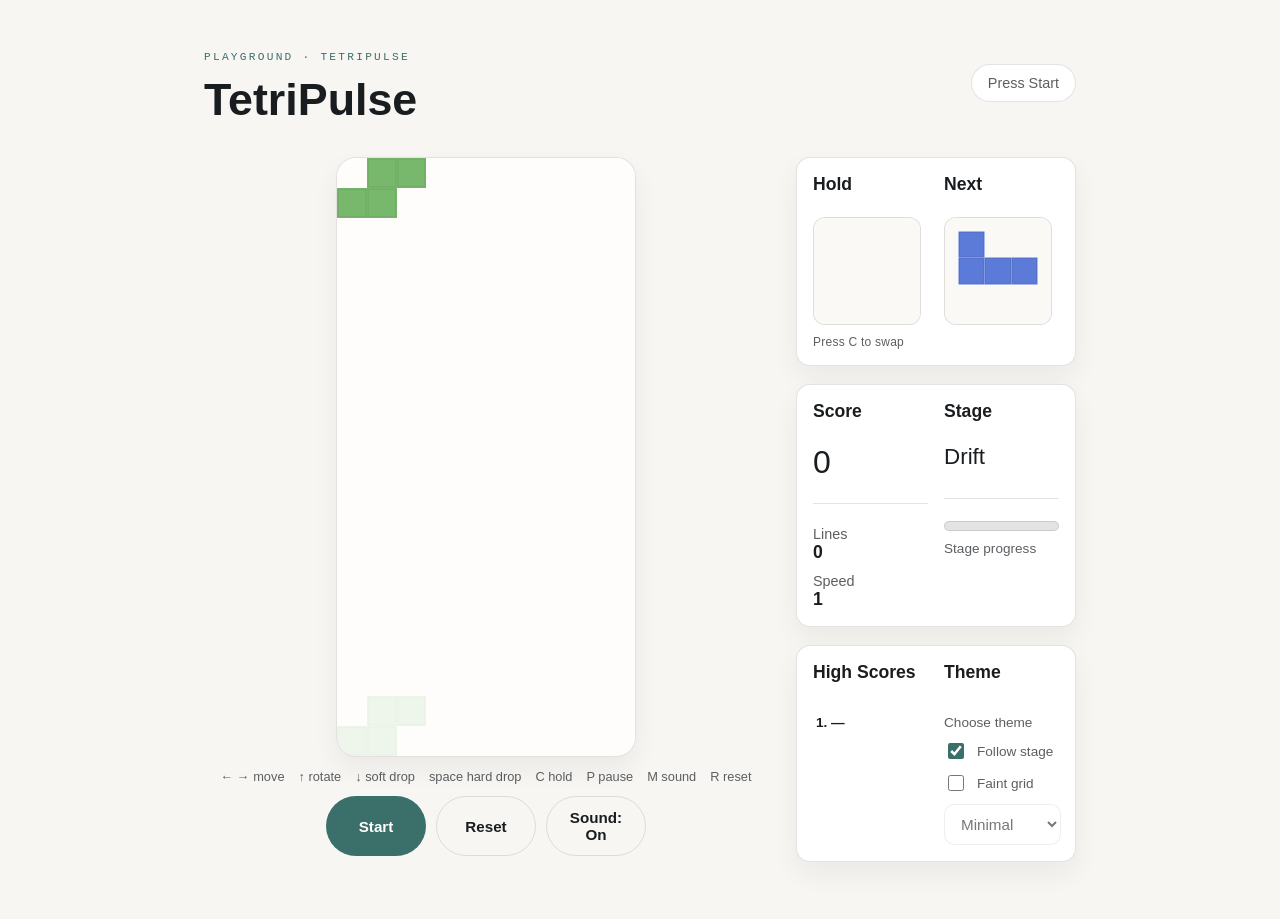
==== commit e52e6e3a: "Refine mobile controls and layout" ====
--- a/index.html
+++ b/index.html
@@ -4,7 +4,7 @@
     <meta charset="UTF-8" />
     <meta name="viewport" content="width=device-width, initial-scale=1" />
     <title>TetriPulse</title>
-    <link rel="stylesheet" href="styles.css?v=20260201" />
+    <link rel="stylesheet" href="styles.css?v=20260205" />
   </head>
   <body>
     <div class="wrap">
@@ -71,30 +71,40 @@
             <button id="soundBtn" class="ghost">Sound: On</button>
           </div>
           <div class="touch-controls" aria-label="Touch controls">
-            <div class="touch-pad" role="group" aria-label="Movement">
-              <button class="touch-btn" type="button" data-action="left" aria-label="Move left">
-                Left
+            <div class="touch-meta" role="group" aria-label="Game controls">
+              <button class="touch-btn touch-btn--ghost" type="button" data-action="pause">
+                Start
               </button>
-              <button class="touch-btn" type="button" data-action="down" aria-label="Soft drop">
-                Down
+              <button class="touch-btn touch-btn--ghost" type="button" data-action="reset">
+                Reset
               </button>
-              <button class="touch-btn" type="button" data-action="right" aria-label="Move right">
-                Right
+              <button class="touch-btn touch-btn--ghost" type="button" data-action="sound">
+                Sound: On
               </button>
             </div>
-            <div class="touch-actions" role="group" aria-label="Actions">
-              <button class="touch-btn" type="button" data-action="rotate" aria-label="Rotate">
-                Rotate
-              </button>
-              <button class="touch-btn" type="button" data-action="hard" aria-label="Hard drop">
-                Hard drop
-              </button>
-              <button class="touch-btn" type="button" data-action="hold" aria-label="Hold piece">
-                Hold
-              </button>
-              <button class="touch-btn" type="button" data-action="pause" aria-label="Pause or resume">
-                Pause
-              </button>
+            <div class="touch-grid">
+              <div class="touch-pad" role="group" aria-label="Movement">
+                <button class="touch-btn" type="button" data-action="left" aria-label="Move left">
+                  Left
+                </button>
+                <button class="touch-btn" type="button" data-action="down" aria-label="Soft drop">
+                  Down
+                </button>
+                <button class="touch-btn" type="button" data-action="right" aria-label="Move right">
+                  Right
+                </button>
+              </div>
+              <div class="touch-actions" role="group" aria-label="Actions">
+                <button class="touch-btn" type="button" data-action="rotate" aria-label="Rotate">
+                  Rotate
+                </button>
+                <button class="touch-btn" type="button" data-action="hard" aria-label="Hard drop">
+                  Hard drop
+                </button>
+                <button class="touch-btn" type="button" data-action="hold" aria-label="Hold piece">
+                  Hold
+                </button>
+              </div>
             </div>
           </div>
         </section>
@@ -173,6 +183,6 @@
       </main>
     </div>
 
-    <script src="script.js?v=20260201"></script>
+    <script src="script.js?v=20260205"></script>
   </body>
 </html>
--- a/styles.css
+++ b/styles.css
@@ -683,13 +683,29 @@
 .touch-controls {
   display: none;
   gap: 12px;
-  width: min(94vw, 360px);
-}
-
+  width: min(94vw, 420px);
+  padding: 12px;
+  border-radius: var(--radius-md);
+  border: 1px solid var(--border);
+  background: var(--panel);
+  box-shadow: var(--shadow);
+}
+
+.touch-meta,
+.touch-grid,
 .touch-pad,
 .touch-actions {
   display: grid;
   gap: 10px;
+}
+
+.touch-meta {
+  grid-template-columns: repeat(3, minmax(0, 1fr));
+  gap: 8px;
+}
+
+.touch-grid {
+  grid-template-columns: 1fr 1fr;
 }
 
 .touch-pad {
@@ -713,8 +729,17 @@
   -webkit-tap-highlight-color: transparent;
 }
 
+.touch-btn--ghost {
+  background: transparent;
+}
+
 body[data-input="touch"] .touch-controls {
   display: grid;
+}
+
+body[data-input="touch"] .controls,
+body[data-input="touch"] .hint {
+  display: none;
 }
 
 @media (max-width: 980px), (pointer: coarse) {
@@ -725,6 +750,7 @@
 
   .game {
     grid-template-columns: 1fr;
+    gap: 18px;
   }
 
   .panel {
@@ -739,9 +765,13 @@
     grid-template-columns: 1fr;
     width: min(90vw, 320px);
   }
-}
-
-@media (max-width: 820px) {
+
+  .wrap {
+    padding: 24px 16px 40px;
+  }
+}
+
+@media (max-width: 820px), (pointer: coarse) {
   .card--extras {
     display: none;
   }
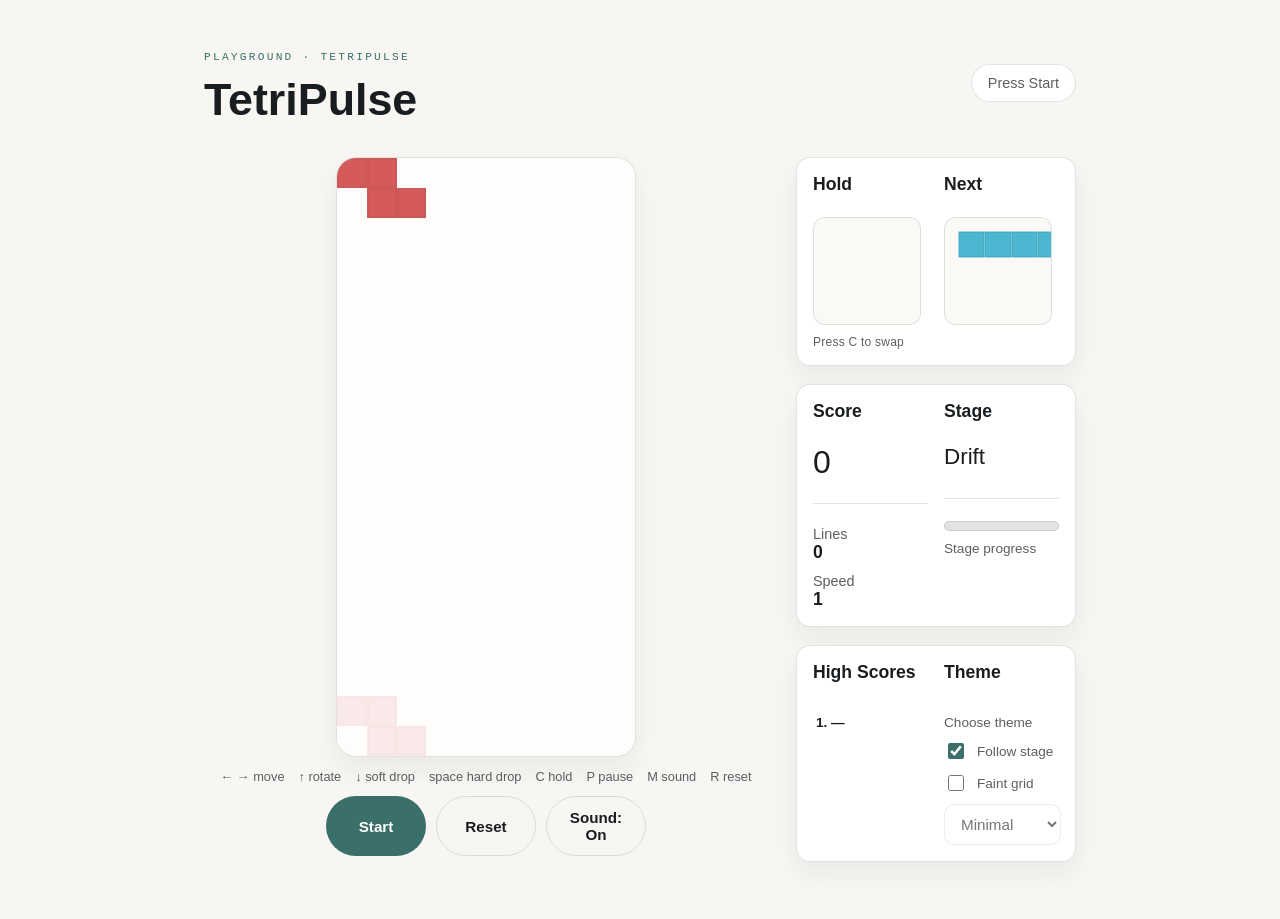
==== commit 8b5bd209: "Refine mobile layout and controls" ====
--- a/index.html
+++ b/index.html
@@ -2,9 +2,12 @@
 <html lang="en">
   <head>
     <meta charset="UTF-8" />
-    <meta name="viewport" content="width=device-width, initial-scale=1" />
+    <meta
+      name="viewport"
+      content="width=device-width, initial-scale=1, maximum-scale=1, user-scalable=no"
+    />
     <title>TetriPulse</title>
-    <link rel="stylesheet" href="styles.css?v=20260205" />
+    <link rel="stylesheet" href="styles.css?v=20260205-20" />
   </head>
   <body>
     <div class="wrap">
@@ -16,38 +19,94 @@
         <div class="status">
           <span id="statusText">Press Start</span>
         </div>
+        <button id="settingsBtn" class="settings-btn" type="button" aria-label="Open settings">
+          <svg viewBox="0 0 24 24" aria-hidden="true">
+            <path
+              d="M12 8.8a3.2 3.2 0 1 0 0 6.4 3.2 3.2 0 0 0 0-6.4Zm9 3.2a7.5 7.5 0 0 0-.1-1.2l2-1.6-2-3.5-2.4 1a8.6 8.6 0 0 0-2.1-1.2l-.3-2.6H8.9l-.3 2.6a8.6 8.6 0 0 0-2.1 1.2l-2.4-1-2 3.5 2 1.6a7.5 7.5 0 0 0 0 2.4l-2 1.6 2 3.5 2.4-1a8.6 8.6 0 0 0 2.1 1.2l.3 2.6h6.2l.3-2.6a8.6 8.6 0 0 0 2.1-1.2l2.4 1 2-3.5-2-1.6c.1-.4.1-.8.1-1.2Z"
+            />
+          </svg>
+        </button>
       </header>
 
       <main class="game">
         <section class="board">
-          <div class="board-shell" id="boardShell">
-            <canvas id="board" width="300" height="600"></canvas>
-            <div class="board-overlay gameover-overlay" id="gameOverOverlay" aria-hidden="true">
-              <div class="overlay-card">
-                <span class="overlay-eyebrow">No Moves Left</span>
-                <h3>Game Over</h3>
-                <p>Press R to restart</p>
-              </div>
-            </div>
-            <div class="board-overlay win-overlay" id="winOverlay" aria-hidden="true">
-              <div class="overlay-card">
-                <svg class="trophy" viewBox="0 0 64 64" aria-hidden="true">
-                  <path d="M18 8h28v12c0 7.7-6.3 14-14 14s-14-6.3-14-14V8z" />
-                  <path d="M24 38h16v6H24z" />
-                  <path d="M20 44h24v6H20z" />
-                  <path d="M14 12h4v8c0 6.6 4.2 12.3 10 14.4V38c-10.4-1.6-18-10.4-18-21V12z" />
-                  <path d="M46 12h4v5c0 10.6-7.6 19.4-18 21v-3.6c5.8-2.1 10-7.8 10-14.4V12z" />
-                </svg>
-                <span class="overlay-eyebrow">You Won!!</span>
-                <h3>Endless Complete</h3>
-                <p>Press R to play again</p>
-              </div>
-            </div>
-            <div class="stage-overlay" id="stageOverlay" aria-hidden="true">
-              <div class="stage-card">
-                <span class="overlay-eyebrow" id="stageOverlayEyebrow">Stage</span>
-                <h3 id="stageOverlayName">Drift</h3>
-                <p id="stageOverlaySub">Get ready</p>
+          <div class="device">
+            <div class="device-screen">
+              <div class="board-row">
+                <div class="board-shell" id="boardShell">
+                  <canvas id="board" width="300" height="600"></canvas>
+                  <div class="board-overlay gameover-overlay" id="gameOverOverlay" aria-hidden="true">
+                    <div class="overlay-card">
+                      <span class="overlay-eyebrow">No Moves Left</span>
+                      <h3>Game Over</h3>
+                      <p>Press R to restart</p>
+                    </div>
+                  </div>
+                  <div class="board-overlay win-overlay" id="winOverlay" aria-hidden="true">
+                    <div class="overlay-card">
+                      <svg class="trophy" viewBox="0 0 64 64" aria-hidden="true">
+                        <path d="M18 8h28v12c0 7.7-6.3 14-14 14s-14-6.3-14-14V8z" />
+                        <path d="M24 38h16v6H24z" />
+                        <path d="M20 44h24v6H20z" />
+                        <path d="M14 12h4v8c0 6.6 4.2 12.3 10 14.4V38c-10.4-1.6-18-10.4-18-21V12z" />
+                        <path d="M46 12h4v5c0 10.6-7.6 19.4-18 21v-3.6c5.8-2.1 10-7.8 10-14.4V12z" />
+                      </svg>
+                      <span class="overlay-eyebrow">You Won!!</span>
+                      <h3>Endless Complete</h3>
+                      <p>Press R to play again</p>
+                    </div>
+                  </div>
+                  <div class="stage-overlay" id="stageOverlay" aria-hidden="true">
+                    <div class="stage-card">
+                      <span class="overlay-eyebrow" id="stageOverlayEyebrow">Stage</span>
+                      <h3 id="stageOverlayName">Drift</h3>
+                      <p id="stageOverlaySub">Get ready</p>
+                    </div>
+                  </div>
+                </div>
+                <aside class="mobile-hud" aria-label="Hold and next">
+                  <div class="hud-card">
+                    <h3>Next</h3>
+                    <canvas id="nextMobile" width="96" height="96"></canvas>
+                  </div>
+                  <div class="hud-card">
+                    <h3>Hold</h3>
+                    <canvas id="holdMobile" width="96" height="96"></canvas>
+                  </div>
+                </aside>
+              </div>
+            </div>
+            <div class="device-meta" role="group" aria-label="Game controls">
+              <button class="gamepad-meta-btn" type="button" data-action="pause">Start</button>
+              <button class="gamepad-meta-btn" type="button" data-action="reset">Reset</button>
+            </div>
+            <div class="device-controls" aria-label="Touch controls">
+              <div class="dpad" role="group" aria-label="Direction pad">
+                <button class="dpad-btn dpad-up" type="button" data-action="rotate" aria-label="Rotate">
+                  Up
+                </button>
+                <button class="dpad-btn dpad-left" type="button" data-action="left" aria-label="Move left">
+                  Left
+                </button>
+                <button class="dpad-btn dpad-right" type="button" data-action="right" aria-label="Move right">
+                  Right
+                </button>
+                <button class="dpad-btn dpad-down" type="button" data-action="down" aria-label="Soft drop">
+                  Down
+                </button>
+              </div>
+              <div class="action-cluster" aria-label="Action buttons">
+                <div class="action-row">
+                  <button class="action-btn hold-btn" type="button" data-action="hold" aria-label="Hold">
+                    Hold
+                  </button>
+                  <button class="action-btn rotate-btn" type="button" data-action="rotate" aria-label="Rotate">
+                    Rotate
+                  </button>
+                </div>
+                <button class="action-btn drop-btn" type="button" data-action="hard" aria-label="Hard drop">
+                  Drop
+                </button>
               </div>
             </div>
           </div>
@@ -69,43 +128,6 @@
             <button id="toggleBtn">Start</button>
             <button id="resetBtn" class="ghost">Reset</button>
             <button id="soundBtn" class="ghost">Sound: On</button>
-          </div>
-          <div class="touch-controls" aria-label="Touch controls">
-            <div class="touch-meta" role="group" aria-label="Game controls">
-              <button class="touch-btn touch-btn--ghost" type="button" data-action="pause">
-                Start
-              </button>
-              <button class="touch-btn touch-btn--ghost" type="button" data-action="reset">
-                Reset
-              </button>
-              <button class="touch-btn touch-btn--ghost" type="button" data-action="sound">
-                Sound: On
-              </button>
-            </div>
-            <div class="touch-grid">
-              <div class="touch-pad" role="group" aria-label="Movement">
-                <button class="touch-btn" type="button" data-action="left" aria-label="Move left">
-                  Left
-                </button>
-                <button class="touch-btn" type="button" data-action="down" aria-label="Soft drop">
-                  Down
-                </button>
-                <button class="touch-btn" type="button" data-action="right" aria-label="Move right">
-                  Right
-                </button>
-              </div>
-              <div class="touch-actions" role="group" aria-label="Actions">
-                <button class="touch-btn" type="button" data-action="rotate" aria-label="Rotate">
-                  Rotate
-                </button>
-                <button class="touch-btn" type="button" data-action="hard" aria-label="Hard drop">
-                  Hard drop
-                </button>
-                <button class="touch-btn" type="button" data-action="hold" aria-label="Hold piece">
-                  Hold
-                </button>
-              </div>
-            </div>
           </div>
         </section>
 
@@ -181,8 +203,49 @@
           </div>
         </aside>
       </main>
+      <div class="settings-drawer" id="settingsDrawer" aria-hidden="true">
+        <div class="settings-panel">
+          <div class="settings-header">
+            <h2>Settings</h2>
+            <button id="settingsClose" class="settings-close" type="button">Close</button>
+          </div>
+          <div class="settings-section">
+            <label class="toggle">
+              <input id="soundToggleMobile" type="checkbox" />
+              <span>Sound effects</span>
+            </label>
+          </div>
+          <div class="settings-section">
+            <div class="select">
+              <span class="muted">Theme</span>
+              <label class="toggle">
+                <input id="themeAutoMobile" type="checkbox" />
+                <span>Follow stage</span>
+              </label>
+              <label class="toggle">
+                <input id="gridToggleMobile" type="checkbox" />
+                <span>Faint grid</span>
+              </label>
+              <select id="themeSelectMobile">
+                <option value="minimal">Minimal</option>
+                <option value="noir">Noir</option>
+                <option value="ocean">Ocean</option>
+                <option value="ember">Ember</option>
+                <option value="neon">Neon</option>
+                <option value="canyon">Canyon</option>
+                <option value="zoo">Zoo</option>
+                <option value="wireframe">Wireframe</option>
+              </select>
+            </div>
+          </div>
+          <div class="settings-section">
+            <h3>High scores</h3>
+            <ol id="highScoreListMobile" class="score-list"></ol>
+          </div>
+        </div>
+      </div>
     </div>
 
-    <script src="script.js?v=20260205"></script>
+    <script src="script.js?v=20260205-20"></script>
   </body>
 </html>
--- a/styles.css
+++ b/styles.css
@@ -33,6 +33,17 @@
   --font-title: "Space Grotesk", "SF Pro Display", "Helvetica Neue", sans-serif;
   --font-body: "DM Sans", "SF Pro Text", "Helvetica Neue", sans-serif;
   --font-mono: "IBM Plex Mono", "SF Mono", "Fira Code", monospace;
+  --device-shell: #f3f1eb;
+  --device-screen: #eef1ea;
+  --device-shadow: 0 18px 32px rgba(26, 29, 31, 0.18);
+  --dpad-size: clamp(168px, 44vw, 210px);
+  --dpad-btn: clamp(58px, 15vw, 74px);
+  --drop-size: clamp(112px, 32vw, 152px);
+  --rotate-size: clamp(68px, 20vw, 92px);
+  --control-drop: #d55b5b;
+  --control-rotate: #4bb7d0;
+  --control-hold: #e6b34a;
+  --control-dpad: #2f3b3a;
 }
 
 body[data-theme="noir"] {
@@ -279,6 +290,13 @@
   align-items: center;
   gap: 24px;
   margin-bottom: 32px;
+  position: relative;
+}
+
+.header-actions {
+  display: flex;
+  align-items: center;
+  gap: 12px;
 }
 
 .header h1 {
@@ -304,6 +322,26 @@
   background: var(--panel);
 }
 
+.settings-btn {
+  border: 1px solid var(--border);
+  background: var(--panel);
+  width: 40px;
+  height: 40px;
+  border-radius: 50%;
+  display: none;
+  align-items: center;
+  justify-content: center;
+  padding: 0;
+  color: var(--ink);
+  z-index: 2;
+}
+
+.settings-btn svg {
+  width: 20px;
+  height: 20px;
+  fill: currentColor;
+}
+
 .game {
   display: grid;
   grid-template-columns: minmax(0, 1fr) 280px;
@@ -315,6 +353,14 @@
   display: grid;
   gap: 12px;
   justify-items: center;
+}
+
+.board-row {
+  display: grid;
+  grid-template-columns: auto;
+  gap: 16px;
+  justify-content: center;
+  align-items: start;
 }
 
 .board-shell {
@@ -673,73 +719,374 @@
 
 .board-shell,
 .controls,
-.touch-controls {
+.device-controls,
+.device-meta {
   touch-action: none;
   user-select: none;
   -webkit-user-select: none;
   -webkit-touch-callout: none;
 }
 
-.touch-controls {
+.mobile-hud {
   display: none;
   gap: 12px;
-  width: min(94vw, 420px);
-  padding: 12px;
-  border-radius: var(--radius-md);
-  border: 1px solid var(--border);
+  width: clamp(84px, 22vw, 104px);
+  align-self: center;
+}
+
+.hud-card {
+  border-radius: 16px;
+  padding: 10px;
   background: var(--panel);
+  border: 1px solid var(--border);
   box-shadow: var(--shadow);
-}
-
-.touch-meta,
-.touch-grid,
-.touch-pad,
-.touch-actions {
-  display: grid;
-  gap: 10px;
-}
-
-.touch-meta {
-  grid-template-columns: repeat(3, minmax(0, 1fr));
+  display: grid;
   gap: 8px;
-}
-
-.touch-grid {
-  grid-template-columns: 1fr 1fr;
-}
-
-.touch-pad {
-  grid-template-columns: repeat(3, minmax(0, 1fr));
-}
-
-.touch-actions {
-  grid-template-columns: repeat(2, minmax(0, 1fr));
-}
-
-.touch-btn {
-  border-radius: 16px;
-  padding: 14px 10px;
-  font-size: 0.95rem;
+  justify-items: center;
+}
+
+.hud-card h3 {
+  margin: 0;
+  font-size: 0.8rem;
+  font-family: var(--font-title);
+  color: var(--muted);
+}
+
+.hud-card canvas {
+  border-radius: 12px;
+  border: 1px solid var(--border);
+  background: var(--preview-bg);
+  image-rendering: pixelated;
+  image-rendering: crisp-edges;
+}
+
+.device {
+  display: contents;
+}
+
+.device-screen {
+  display: contents;
+}
+
+.device-meta,
+.device-controls {
+  display: none;
+}
+
+.gamepad-meta-btn {
+  border-radius: 999px;
+  padding: 8px 10px;
+  font-size: 0.85rem;
   font-weight: 600;
   background: var(--panel);
   color: var(--ink);
   border: 1px solid var(--border);
+}
+
+.dpad {
+  position: relative;
+  width: var(--dpad-size);
+  height: var(--dpad-size);
+  border-radius: 50%;
+  background: var(--preview-bg);
+  border: 1px solid var(--border);
+  box-shadow: inset 0 0 0 6px rgba(26, 29, 31, 0.05);
+  justify-self: end;
+}
+
+.dpad-btn {
+  position: absolute;
+  width: var(--dpad-btn);
+  height: var(--dpad-btn);
+  border-radius: 50%;
+  border: 1px solid rgba(0, 0, 0, 0.22);
+  background: radial-gradient(
+      circle at 30% 30%,
+      rgba(255, 255, 255, 0.35),
+      transparent 45%
+    ),
+    var(--control-dpad);
+  color: #fff;
+  padding: 0;
+  font-size: 0.75rem;
+  font-weight: 700;
+  text-shadow: 0 1px 0 rgba(0, 0, 0, 0.35);
+  box-shadow: 0 6px 0 rgba(0, 0, 0, 0.22), 0 10px 18px rgba(0, 0, 0, 0.2);
+  transition: transform 0.08s ease, box-shadow 0.08s ease;
+}
+
+.dpad-up {
+  top: 10px;
+  left: 50%;
+  transform: translateX(-50%);
+}
+
+.dpad-down {
+  bottom: 10px;
+  left: 50%;
+  transform: translateX(-50%);
+}
+
+.dpad-left {
+  left: 10px;
+  top: 50%;
+  transform: translateY(-50%);
+}
+
+.dpad-right {
+  right: 10px;
+  top: 50%;
+  transform: translateY(-50%);
+}
+
+body[data-input="touch"] .controls,
+body[data-input="touch"] .hint,
+body[data-input="touch"] .panel {
+  display: none;
+}
+
+body[data-input="touch"] .mobile-hud {
+  display: grid;
+}
+
+body[data-input="touch"] .wrap {
+  padding: calc(14px + env(safe-area-inset-top)) 14px 16px;
+  max-width: none;
+  min-height: 100svh;
+  display: grid;
+  grid-template-rows: auto 1fr;
+}
+
+body[data-input="touch"] .game {
+  align-content: center;
+  justify-items: center;
+}
+
+body[data-input="touch"] .board-row {
+  grid-template-columns: auto 110px;
+}
+
+body[data-input="touch"] .board {
+  gap: 8px;
+}
+
+body[data-input="touch"] .header {
+  margin-bottom: 16px;
+  padding-right: 52px;
+  align-items: flex-start;
+}
+
+body[data-input="touch"] .status {
+  display: none;
+}
+
+body[data-input="touch"] .eyebrow {
+  display: none;
+}
+
+body[data-input="touch"] .header h1 {
+  font-size: 1.6rem;
+  margin-top: 2px;
+}
+
+body[data-input="touch"] {
+  overscroll-behavior: none;
+  height: 100svh;
+  overflow: hidden;
+}
+
+body[data-input="touch"] .settings-btn {
+  display: inline-flex;
+  position: absolute;
+  right: 0;
+  top: calc(env(safe-area-inset-top) + 2px);
+}
+
+@media (max-width: 900px) {
+  .settings-btn {
+    display: inline-flex;
+  }
+}
+
+
+body[data-input="touch"] .device {
+  display: grid;
+  gap: 14px;
+  padding: 12px;
+  border-radius: 28px;
+  background: linear-gradient(160deg, #ffffff, var(--device-shell));
+  border: 1px solid var(--border);
+  box-shadow: var(--device-shadow);
+  width: min(100%, 520px);
+  margin: 0 auto;
+}
+
+body[data-input="touch"] .device-screen {
+  background: var(--device-screen);
+  border-radius: 20px;
+  padding: 10px;
+  border: 1px solid var(--border);
+  box-shadow: inset 0 0 0 1px rgba(26, 29, 31, 0.05);
+}
+
+body[data-input="touch"] .device-meta {
+  display: grid;
+  grid-template-columns: repeat(2, minmax(0, 1fr));
+  gap: 10px;
+}
+
+body[data-input="touch"] .device-controls {
+  display: grid;
+  grid-template-columns: auto auto;
+  gap: 20px;
+  align-items: center;
+  justify-content: space-between;
+}
+
+body[data-input="touch"] .action-cluster {
+  position: relative;
+  --action-size: calc(var(--drop-size) * 1.06);
+  width: var(--action-size);
+  height: var(--action-size);
+  justify-self: end;
+  display: grid;
+  grid-template-rows: auto 1fr;
+  align-items: end;
+  gap: 10px;
+}
+
+body[data-input="touch"] .action-btn {
+  --action-gap: 6px;
+  border-radius: 50%;
+  border: 1px solid rgba(0, 0, 0, 0.18);
+  background: radial-gradient(
+      circle at 30% 30%,
+      rgba(255, 255, 255, 0.35),
+      transparent 45%
+    ),
+    var(--action-color, var(--accent));
+  color: #fff;
+  font-family: var(--font-title);
+  font-weight: 700;
+  text-shadow: 0 1px 0 rgba(0, 0, 0, 0.35);
+  box-shadow: 0 7px 0 rgba(0, 0, 0, 0.22), 0 12px 22px rgba(0, 0, 0, 0.25);
+  transition: transform 0.08s ease, box-shadow 0.08s ease;
+  padding: 0;
+}
+
+body[data-input="touch"] .drop-btn {
+  width: calc(var(--action-size) * 0.6 - var(--action-gap));
+  height: calc(var(--action-size) * 0.6 - var(--action-gap));
+  --action-color: var(--control-drop);
+  font-size: 1rem;
+  justify-self: center;
+  align-self: end;
+}
+
+body[data-input="touch"] .rotate-btn {
+  width: calc(var(--action-size) * 0.4 - var(--action-gap));
+  height: calc(var(--action-size) * 0.4 - var(--action-gap));
+  --action-color: var(--control-rotate);
+  font-size: 0.75rem;
+}
+
+body[data-input="touch"] .hold-btn {
+  width: calc(var(--action-size) * 0.4 - var(--action-gap));
+  height: calc(var(--action-size) * 0.4 - var(--action-gap));
+  --action-color: var(--control-hold);
+  font-size: 0.7rem;
+}
+
+body[data-input="touch"] .action-row {
+  display: grid;
+  grid-template-columns: repeat(2, minmax(0, 1fr));
+  gap: 10px;
+  justify-items: center;
+}
+
+.dpad-btn:active,
+body[data-input="touch"] .action-btn:active {
+  transform: translateY(3px);
+  box-shadow: 0 3px 0 rgba(0, 0, 0, 0.25), 0 6px 12px rgba(0, 0, 0, 0.2);
+}
+
+.settings-drawer {
+  position: fixed;
+  inset: 0;
+  display: grid;
+  align-items: flex-start;
+  justify-items: center;
+  background: rgba(15, 17, 21, 0.3);
+  opacity: 0;
+  pointer-events: none;
+  transition: opacity 0.2s ease;
+  padding: calc(16px + env(safe-area-inset-top)) 24px 24px;
+  z-index: 40;
+}
+
+.settings-panel {
+  width: min(92vw, 360px);
+  background: var(--panel);
+  color: var(--ink);
+  border-radius: 20px;
+  border: 1px solid var(--border);
   box-shadow: var(--shadow);
-  min-height: 48px;
-  -webkit-tap-highlight-color: transparent;
-}
-
-.touch-btn--ghost {
+  padding: 16px;
+  display: grid;
+  gap: 14px;
+  max-height: calc(100dvh - 120px);
+  overflow: auto;
+}
+
+.settings-header {
+  display: flex;
+  justify-content: space-between;
+  align-items: center;
+  position: sticky;
+  top: 0;
+  background: var(--panel);
+  padding: 4px 0 8px;
+  z-index: 1;
+}
+
+.settings-header h2 {
+  margin: 0;
+  font-family: var(--font-title);
+  font-size: 1.1rem;
+}
+
+.settings-close {
+  border-radius: 999px;
+  padding: 6px 12px;
+  font-size: 0.85rem;
+  font-weight: 600;
+  border: 1px solid var(--border);
   background: transparent;
-}
-
-body[data-input="touch"] .touch-controls {
-  display: grid;
-}
-
-body[data-input="touch"] .controls,
-body[data-input="touch"] .hint {
-  display: none;
+  color: var(--ink);
+}
+
+.settings-section h3 {
+  margin: 0 0 8px;
+  font-size: 0.9rem;
+  font-family: var(--font-title);
+}
+
+body.settings-open .settings-drawer {
+  opacity: 1;
+  pointer-events: auto;
+}
+
+@media (max-width: 420px) {
+  body[data-input="touch"] .board-row {
+    grid-template-columns: 1fr;
+    justify-items: center;
+  }
+
+  body[data-input="touch"] .mobile-hud {
+    width: min(100%, 260px);
+    grid-template-columns: repeat(2, minmax(0, 1fr));
+    justify-self: center;
+  }
 }
 
 @media (max-width: 980px), (pointer: coarse) {
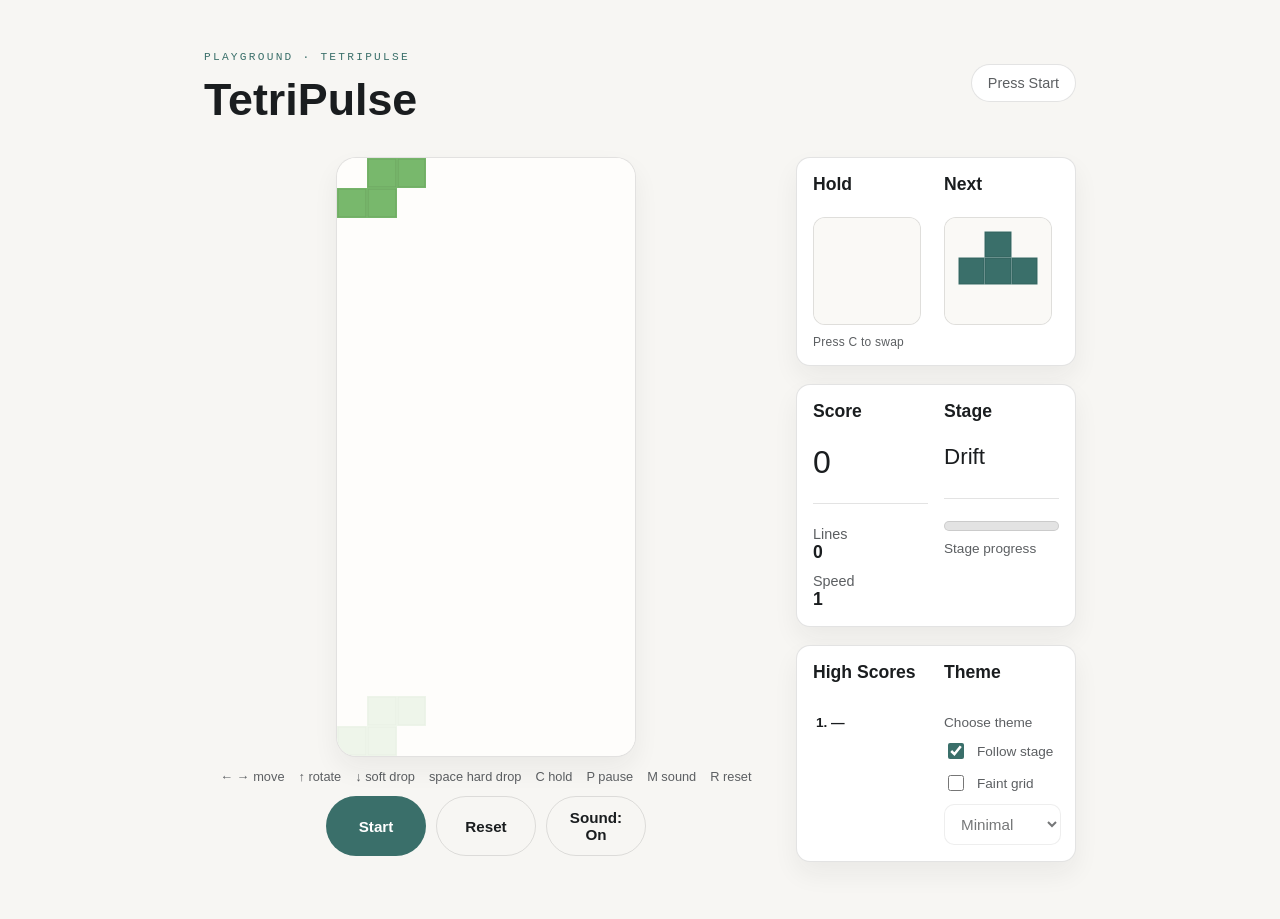
==== commit 856ab6b6: "Add mobile state sounds and prevent zoom" ====
--- a/index.html
+++ b/index.html
@@ -7,7 +7,7 @@
       content="width=device-width, initial-scale=1, maximum-scale=1, user-scalable=no"
     />
     <title>TetriPulse</title>
-    <link rel="stylesheet" href="styles.css?v=20260205-20" />
+    <link rel="stylesheet" href="styles.css?v=20260205-23" />
   </head>
   <body>
     <div class="wrap">
@@ -246,6 +246,6 @@
       </div>
     </div>
 
-    <script src="script.js?v=20260205-20"></script>
+    <script src="script.js?v=20260205-23"></script>
   </body>
 </html>
--- a/styles.css
+++ b/styles.css
@@ -278,6 +278,11 @@
   font-family: var(--font-body);
 }
 
+html,
+body {
+  -webkit-text-size-adjust: 100%;
+}
+
 .wrap {
   max-width: 920px;
   margin: 0 auto;
@@ -893,6 +898,7 @@
   overscroll-behavior: none;
   height: 100svh;
   overflow: hidden;
+  touch-action: none;
 }
 
 body[data-input="touch"] .settings-btn {
